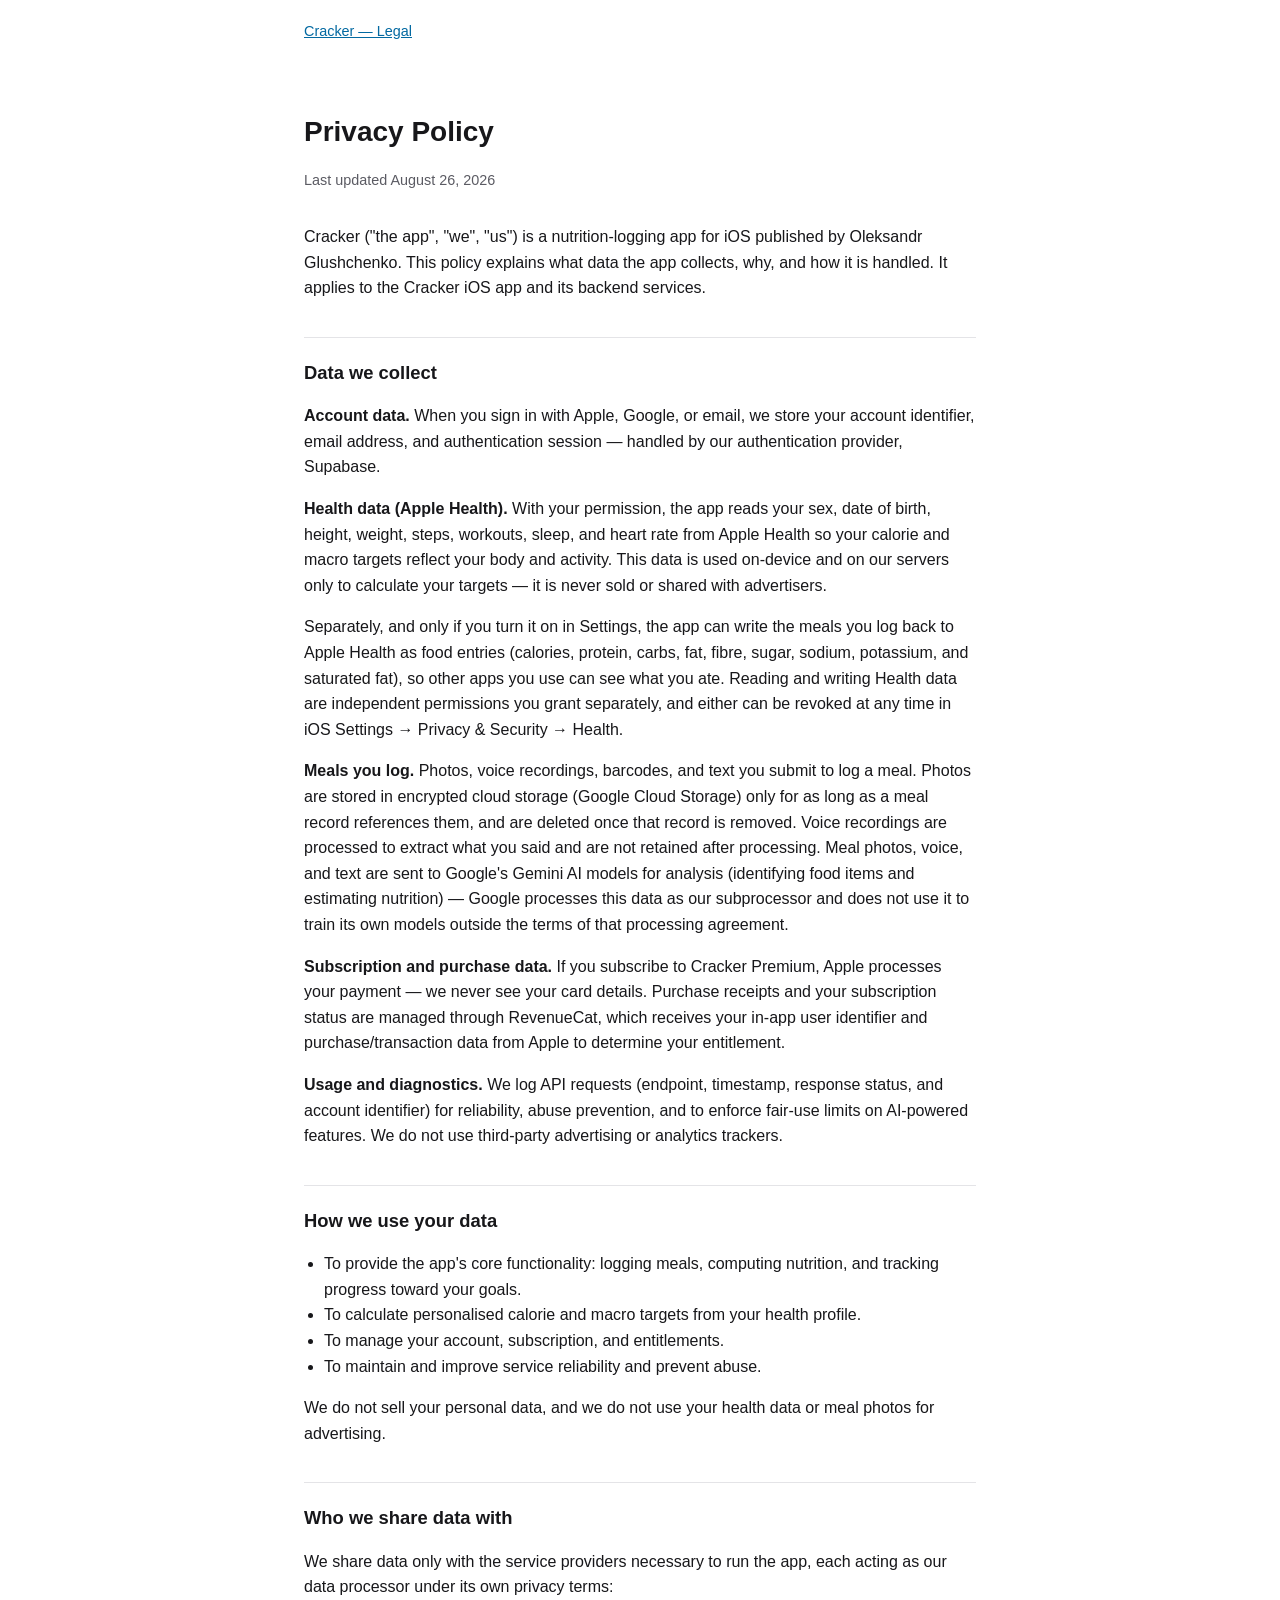
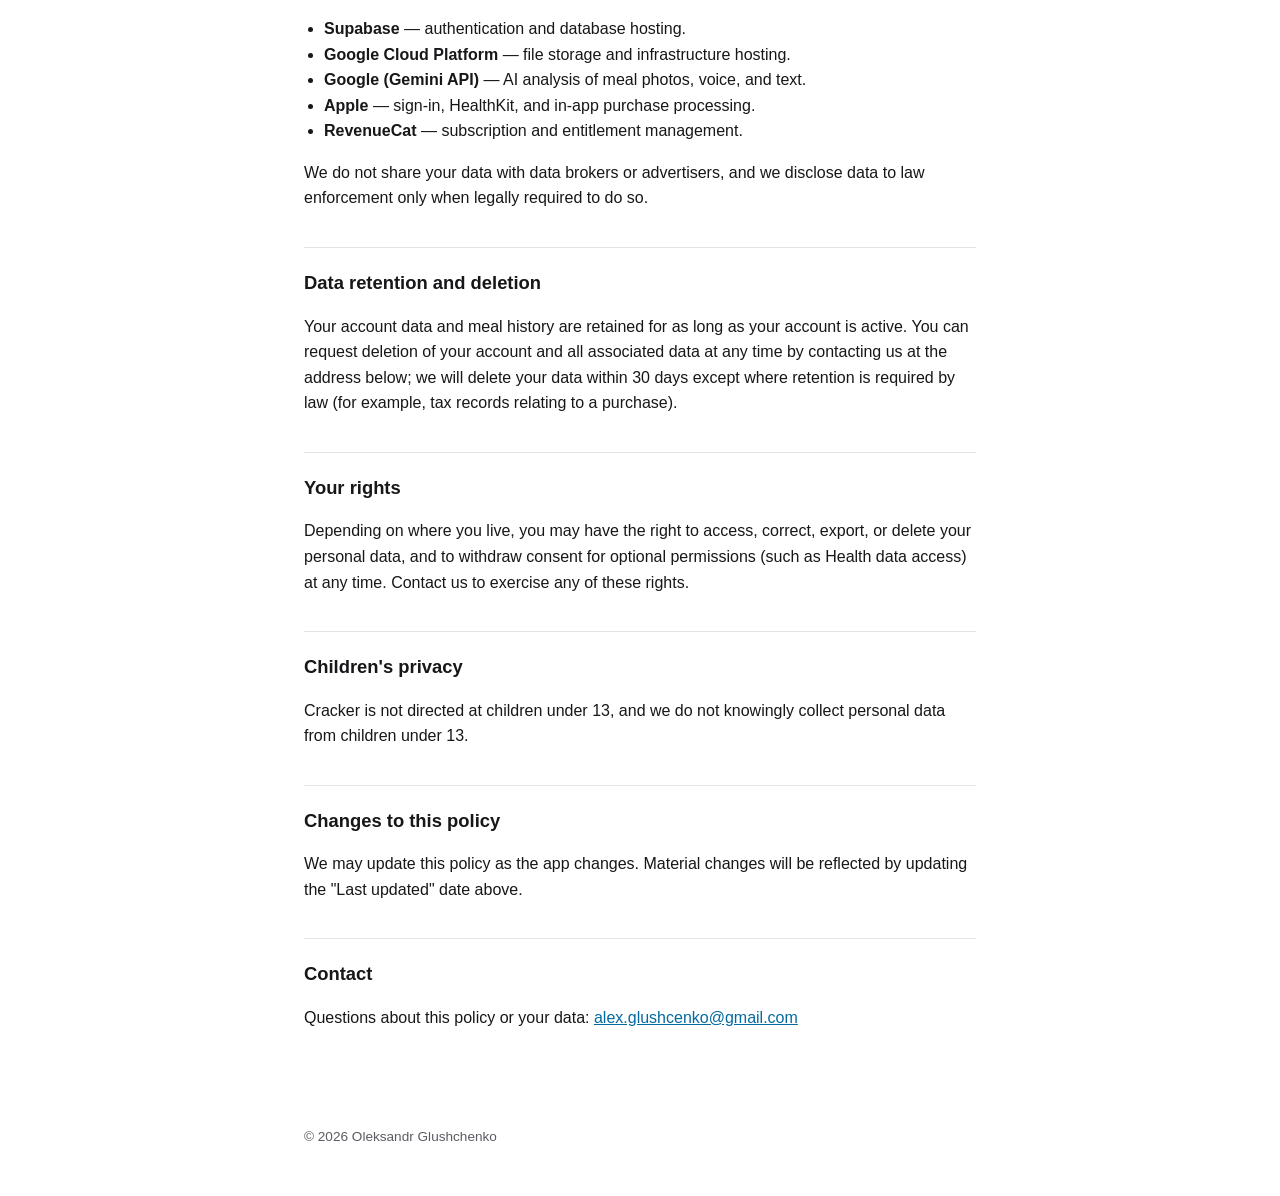
==== privacy.html @ c273d4b2 "Add Cracker privacy policy and terms of use" ====
<!doctype html>
<html lang="en">
<head>
<meta charset="utf-8">
<meta name="viewport" content="width=device-width, initial-scale=1">
<title>Cracker — Privacy Policy</title>
<link rel="stylesheet" href="styles.css">
</head>
<body>
<nav><a href="index.html">Cracker — Legal</a></nav>
<main>
  <h1>Privacy Policy</h1>
  <p class="meta">Last updated August 26, 2026</p>

  <p>Cracker ("the app", "we", "us") is a nutrition-logging app for iOS published by
  Oleksandr Glushchenko. This policy explains what data the app collects, why, and how
  it is handled. It applies to the Cracker iOS app and its backend services.</p>

  <h2>Data we collect</h2>
  <p><strong>Account data.</strong> When you sign in with Apple, Google, or email, we
  store your account identifier, email address, and authentication session — handled by
  our authentication provider, Supabase.</p>

  <p><strong>Health data (Apple Health).</strong> With your permission, the app reads
  your sex, date of birth, height, weight, steps, workouts, sleep, and heart rate from
  Apple Health so your calorie and macro targets reflect your body and activity. This
  data is used on-device and on our servers only to calculate your targets — it is never
  sold or shared with advertisers.</p>

  <p>Separately, and only if you turn it on in Settings, the app can write the meals you
  log back to Apple Health as food entries (calories, protein, carbs, fat, fibre, sugar,
  sodium, potassium, and saturated fat), so other apps you use can see what you ate.
  Reading and writing Health data are independent permissions you grant separately, and
  either can be revoked at any time in iOS Settings → Privacy & Security → Health.</p>

  <p><strong>Meals you log.</strong> Photos, voice recordings, barcodes, and text you
  submit to log a meal. Photos are stored in encrypted cloud storage (Google Cloud
  Storage) only for as long as a meal record references them, and are deleted once that
  record is removed. Voice recordings are processed to extract what you said and are not
  retained after processing. Meal photos, voice, and text are sent to Google's Gemini AI
  models for analysis (identifying food items and estimating nutrition) — Google
  processes this data as our subprocessor and does not use it to train its own models
  outside the terms of that processing agreement.</p>

  <p><strong>Subscription and purchase data.</strong> If you subscribe to Cracker
  Premium, Apple processes your payment — we never see your card details. Purchase
  receipts and your subscription status are managed through RevenueCat, which receives
  your in-app user identifier and purchase/transaction data from Apple to determine
  your entitlement.</p>

  <p><strong>Usage and diagnostics.</strong> We log API requests (endpoint, timestamp,
  response status, and account identifier) for reliability, abuse prevention, and to
  enforce fair-use limits on AI-powered features. We do not use third-party advertising
  or analytics trackers.</p>

  <h2>How we use your data</h2>
  <ul>
    <li>To provide the app's core functionality: logging meals, computing nutrition,
    and tracking progress toward your goals.</li>
    <li>To calculate personalised calorie and macro targets from your health profile.</li>
    <li>To manage your account, subscription, and entitlements.</li>
    <li>To maintain and improve service reliability and prevent abuse.</li>
  </ul>
  <p>We do not sell your personal data, and we do not use your health data or meal
  photos for advertising.</p>

  <h2>Who we share data with</h2>
  <p>We share data only with the service providers necessary to run the app, each acting
  as our data processor under its own privacy terms:</p>
  <ul>
    <li><strong>Supabase</strong> — authentication and database hosting.</li>
    <li><strong>Google Cloud Platform</strong> — file storage and infrastructure hosting.</li>
    <li><strong>Google (Gemini API)</strong> — AI analysis of meal photos, voice, and text.</li>
    <li><strong>Apple</strong> — sign-in, HealthKit, and in-app purchase processing.</li>
    <li><strong>RevenueCat</strong> — subscription and entitlement management.</li>
  </ul>
  <p>We do not share your data with data brokers or advertisers, and we disclose data to
  law enforcement only when legally required to do so.</p>

  <h2>Data retention and deletion</h2>
  <p>Your account data and meal history are retained for as long as your account is
  active. You can request deletion of your account and all associated data at any time
  by contacting us at the address below; we will delete your data within 30 days except
  where retention is required by law (for example, tax records relating to a purchase).</p>

  <h2>Your rights</h2>
  <p>Depending on where you live, you may have the right to access, correct, export, or
  delete your personal data, and to withdraw consent for optional permissions (such as
  Health data access) at any time. Contact us to exercise any of these rights.</p>

  <h2>Children's privacy</h2>
  <p>Cracker is not directed at children under 13, and we do not knowingly collect
  personal data from children under 13.</p>

  <h2>Changes to this policy</h2>
  <p>We may update this policy as the app changes. Material changes will be reflected by
  updating the "Last updated" date above.</p>

  <h2>Contact</h2>
  <p>Questions about this policy or your data: <a href="mailto:alex.glushcenko@gmail.com">alex.glushcenko@gmail.com</a></p>
</main>
<footer>© 2026 Oleksandr Glushchenko</footer>
</body>
</html>
---- styles.css ----
:root {
  color-scheme: light dark;
  --bg: #0b0b0c;
  --fg: #eaeaec;
  --muted: #a3a3ab;
  --accent: #7dd3fc;
  --rule: #2a2a2e;
  --max: 720px;
}

@media (prefers-color-scheme: light) {
  :root {
    --bg: #ffffff;
    --fg: #17171a;
    --muted: #5b5b63;
    --accent: #0369a1;
    --rule: #e4e4e7;
  }
}

* { box-sizing: border-box; }

body {
  margin: 0;
  background: var(--bg);
  color: var(--fg);
  font-family: -apple-system, BlinkMacSystemFont, "Segoe UI", Roboto, Helvetica, Arial, sans-serif;
  line-height: 1.6;
}

main {
  max-width: var(--max);
  margin: 0 auto;
  padding: 3rem 1.5rem 5rem;
}

h1 {
  font-size: 1.75rem;
  margin-bottom: 0.25rem;
}

h2 {
  font-size: 1.15rem;
  margin-top: 2.25rem;
  border-top: 1px solid var(--rule);
  padding-top: 1.25rem;
}

.meta {
  color: var(--muted);
  font-size: 0.9rem;
  margin-bottom: 2rem;
}

a { color: var(--accent); }

nav {
  max-width: var(--max);
  margin: 0 auto;
  padding: 1.25rem 1.5rem 0;
  font-size: 0.9rem;
}

nav a { margin-right: 1rem; }

ul { padding-left: 1.25rem; }

footer {
  max-width: var(--max);
  margin: 0 auto;
  padding: 0 1.5rem 3rem;
  color: var(--muted);
  font-size: 0.85rem;
}
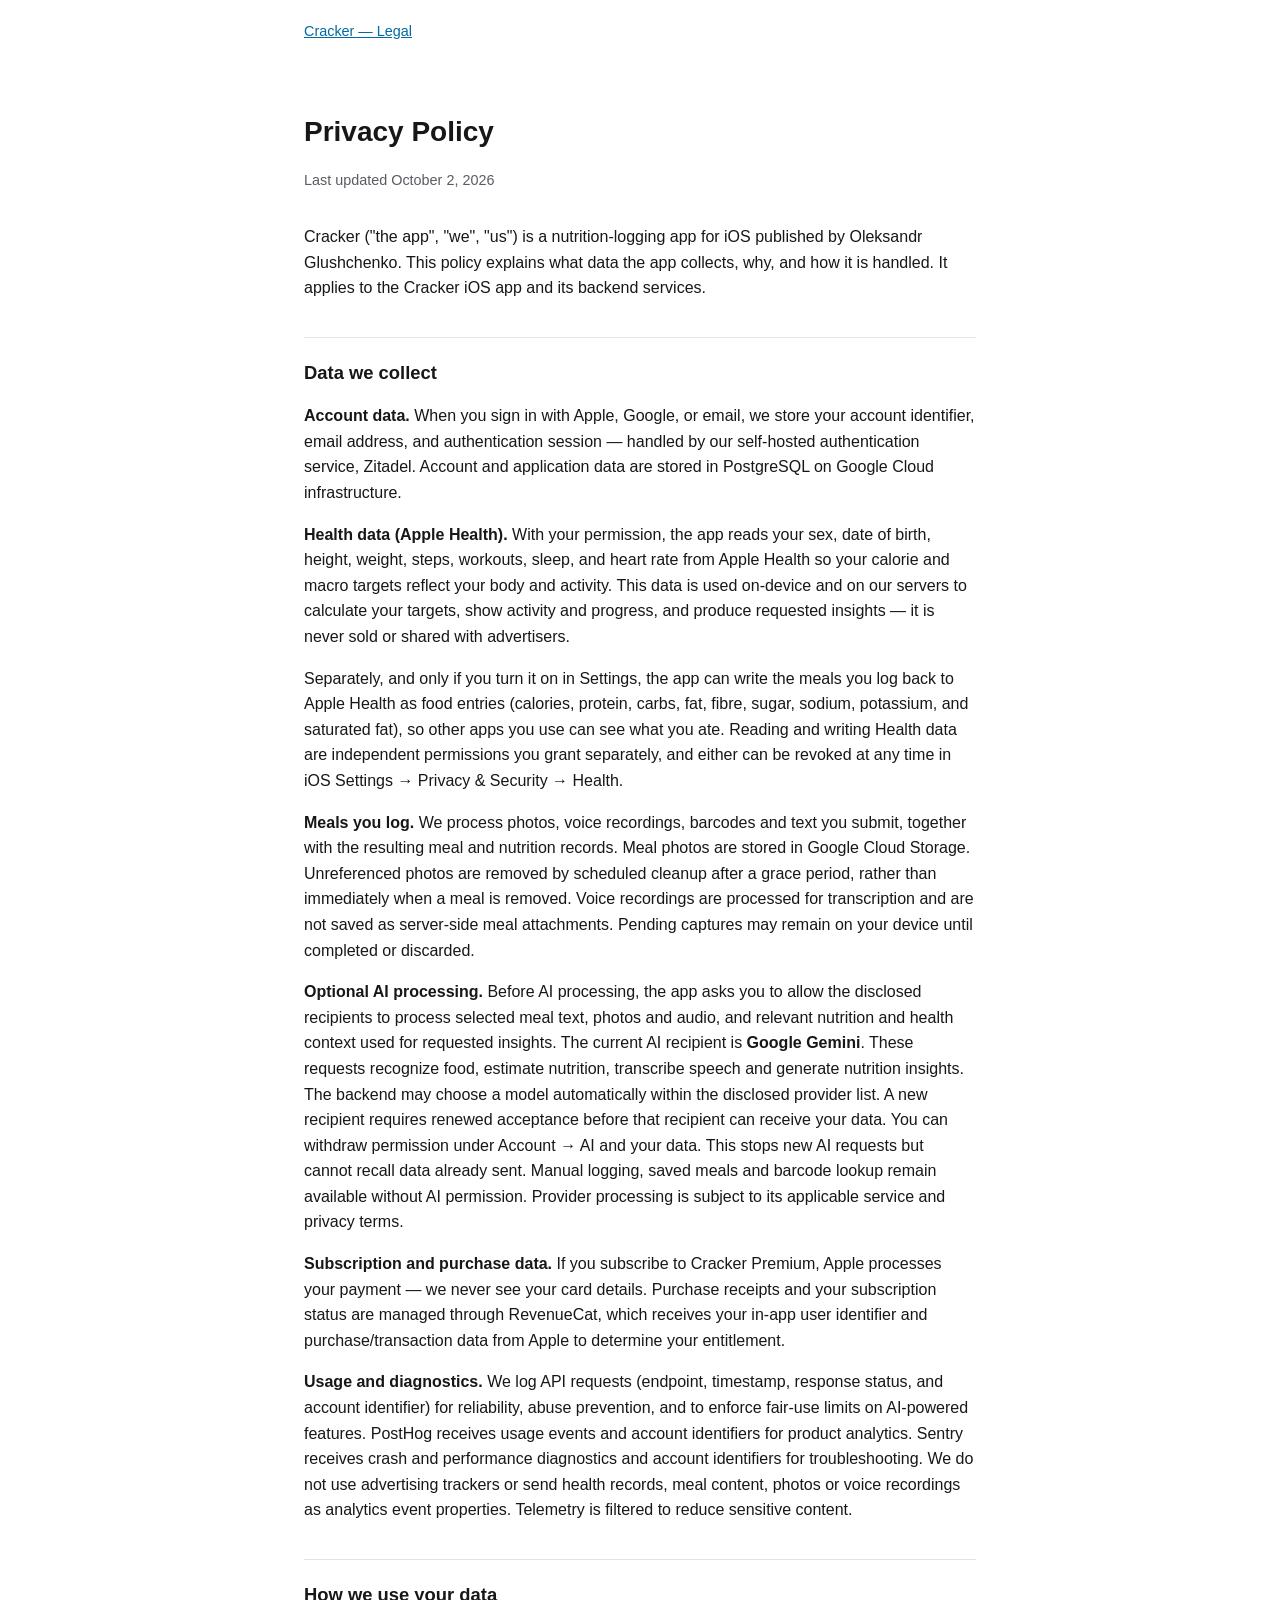
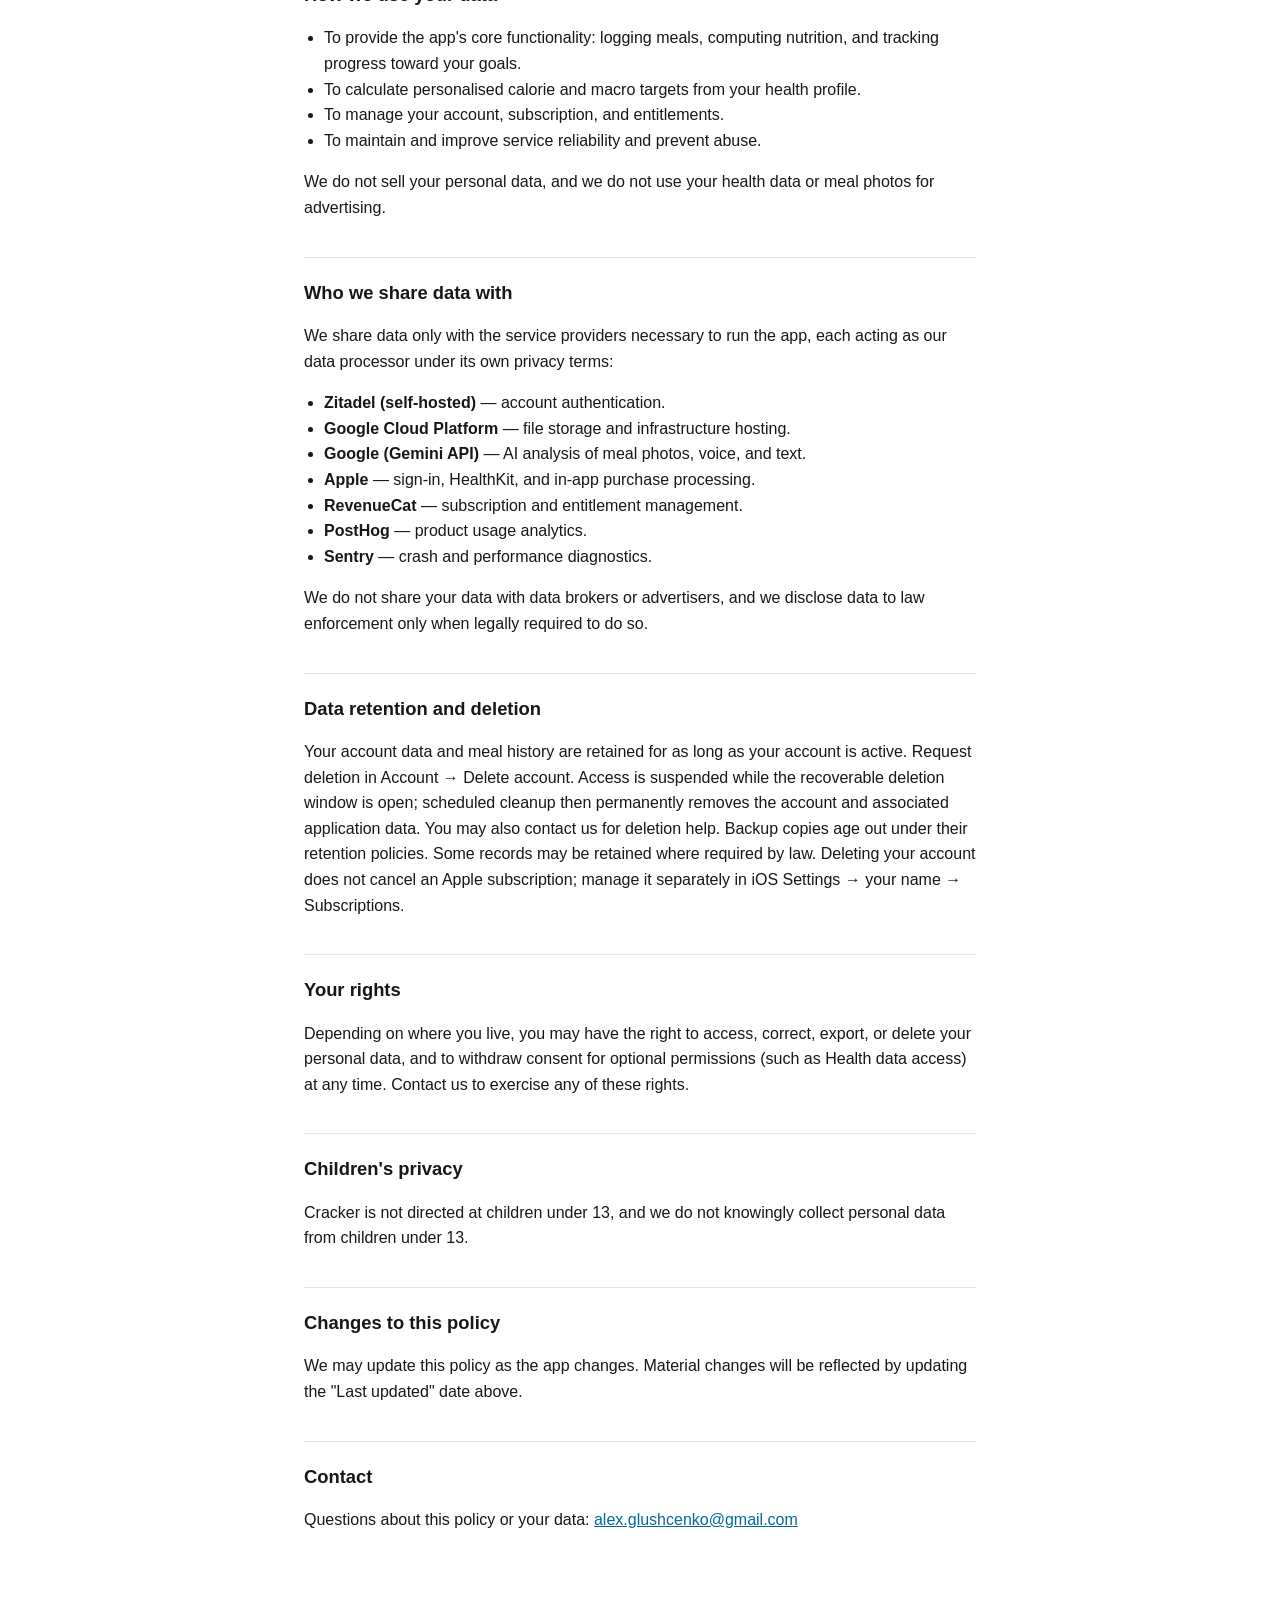
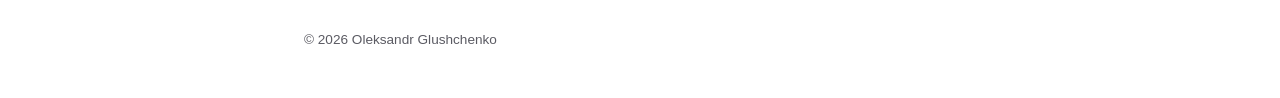
==== commit 82d01426: "docs: publish first release privacy and subscription disclosures" ====
--- a/privacy.html
+++ b/privacy.html
@@ -10,7 +10,7 @@
 <nav><a href="index.html">Cracker — Legal</a></nav>
 <main>
   <h1>Privacy Policy</h1>
-  <p class="meta">Last updated August 26, 2026</p>
+  <p class="meta">Last updated October 2, 2026</p>
 
   <p>Cracker ("the app", "we", "us") is a nutrition-logging app for iOS published by
   Oleksandr Glushchenko. This policy explains what data the app collects, why, and how
@@ -19,12 +19,12 @@
   <h2>Data we collect</h2>
   <p><strong>Account data.</strong> When you sign in with Apple, Google, or email, we
   store your account identifier, email address, and authentication session — handled by
-  our authentication provider, Supabase.</p>
+  our self-hosted authentication service, Zitadel. Account and application data are stored in PostgreSQL on Google Cloud infrastructure.</p>
 
   <p><strong>Health data (Apple Health).</strong> With your permission, the app reads
   your sex, date of birth, height, weight, steps, workouts, sleep, and heart rate from
   Apple Health so your calorie and macro targets reflect your body and activity. This
-  data is used on-device and on our servers only to calculate your targets — it is never
+  data is used on-device and on our servers to calculate your targets, show activity and progress, and produce requested insights — it is never
   sold or shared with advertisers.</p>
 
   <p>Separately, and only if you turn it on in Settings, the app can write the meals you
@@ -33,14 +33,25 @@
   Reading and writing Health data are independent permissions you grant separately, and
   either can be revoked at any time in iOS Settings → Privacy & Security → Health.</p>
 
-  <p><strong>Meals you log.</strong> Photos, voice recordings, barcodes, and text you
-  submit to log a meal. Photos are stored in encrypted cloud storage (Google Cloud
-  Storage) only for as long as a meal record references them, and are deleted once that
-  record is removed. Voice recordings are processed to extract what you said and are not
-  retained after processing. Meal photos, voice, and text are sent to Google's Gemini AI
-  models for analysis (identifying food items and estimating nutrition) — Google
-  processes this data as our subprocessor and does not use it to train its own models
-  outside the terms of that processing agreement.</p>
+  <p><strong>Meals you log.</strong> We process photos, voice recordings, barcodes and
+  text you submit, together with the resulting meal and nutrition records. Meal photos
+  are stored in Google Cloud Storage. Unreferenced photos are removed by scheduled
+  cleanup after a grace period, rather than immediately when a meal is removed.
+  Voice recordings are processed for transcription and are not saved as server-side
+  meal attachments. Pending captures may remain on your device until completed or
+  discarded.</p>
+
+  <p><strong>Optional AI processing.</strong> Before AI processing, the app asks you to
+  allow the disclosed recipients to process selected meal text, photos and audio, and
+  relevant nutrition and health context used for requested insights. The current AI
+  recipient is <strong>Google Gemini</strong>. These requests recognize food, estimate
+  nutrition, transcribe speech and generate nutrition insights. The backend may choose
+  a model automatically within the disclosed provider list. A new recipient requires
+  renewed acceptance before that recipient can receive your data. You can withdraw
+  permission under Account → AI and your data. This stops new AI requests but cannot
+  recall data already sent. Manual logging, saved meals and barcode lookup remain
+  available without AI permission. Provider processing is subject to its applicable
+  service and privacy terms.</p>
 
   <p><strong>Subscription and purchase data.</strong> If you subscribe to Cracker
   Premium, Apple processes your payment — we never see your card details. Purchase
@@ -50,8 +61,11 @@
 
   <p><strong>Usage and diagnostics.</strong> We log API requests (endpoint, timestamp,
   response status, and account identifier) for reliability, abuse prevention, and to
-  enforce fair-use limits on AI-powered features. We do not use third-party advertising
-  or analytics trackers.</p>
+  enforce fair-use limits on AI-powered features. PostHog receives usage events and
+  account identifiers for product analytics. Sentry receives crash and performance
+  diagnostics and account identifiers for troubleshooting. We do not use advertising
+  trackers or send health records, meal content, photos or voice recordings as analytics
+  event properties. Telemetry is filtered to reduce sensitive content.</p>
 
   <h2>How we use your data</h2>
   <ul>
@@ -68,20 +82,25 @@
   <p>We share data only with the service providers necessary to run the app, each acting
   as our data processor under its own privacy terms:</p>
   <ul>
-    <li><strong>Supabase</strong> — authentication and database hosting.</li>
+    <li><strong>Zitadel (self-hosted)</strong> — account authentication.</li>
     <li><strong>Google Cloud Platform</strong> — file storage and infrastructure hosting.</li>
     <li><strong>Google (Gemini API)</strong> — AI analysis of meal photos, voice, and text.</li>
     <li><strong>Apple</strong> — sign-in, HealthKit, and in-app purchase processing.</li>
     <li><strong>RevenueCat</strong> — subscription and entitlement management.</li>
+    <li><strong>PostHog</strong> — product usage analytics.</li>
+    <li><strong>Sentry</strong> — crash and performance diagnostics.</li>
   </ul>
   <p>We do not share your data with data brokers or advertisers, and we disclose data to
   law enforcement only when legally required to do so.</p>
 
   <h2>Data retention and deletion</h2>
   <p>Your account data and meal history are retained for as long as your account is
-  active. You can request deletion of your account and all associated data at any time
-  by contacting us at the address below; we will delete your data within 30 days except
-  where retention is required by law (for example, tax records relating to a purchase).</p>
+  active. Request deletion in Account → Delete account. Access is suspended while the
+  recoverable deletion window is open; scheduled cleanup then permanently removes the
+  account and associated application data. You may also contact us for deletion help.
+  Backup copies age out under their retention policies. Some records may be retained
+  where required by law. Deleting your account does not cancel an Apple subscription;
+  manage it separately in iOS Settings → your name → Subscriptions.</p>
 
   <h2>Your rights</h2>
   <p>Depending on where you live, you may have the right to access, correct, export, or
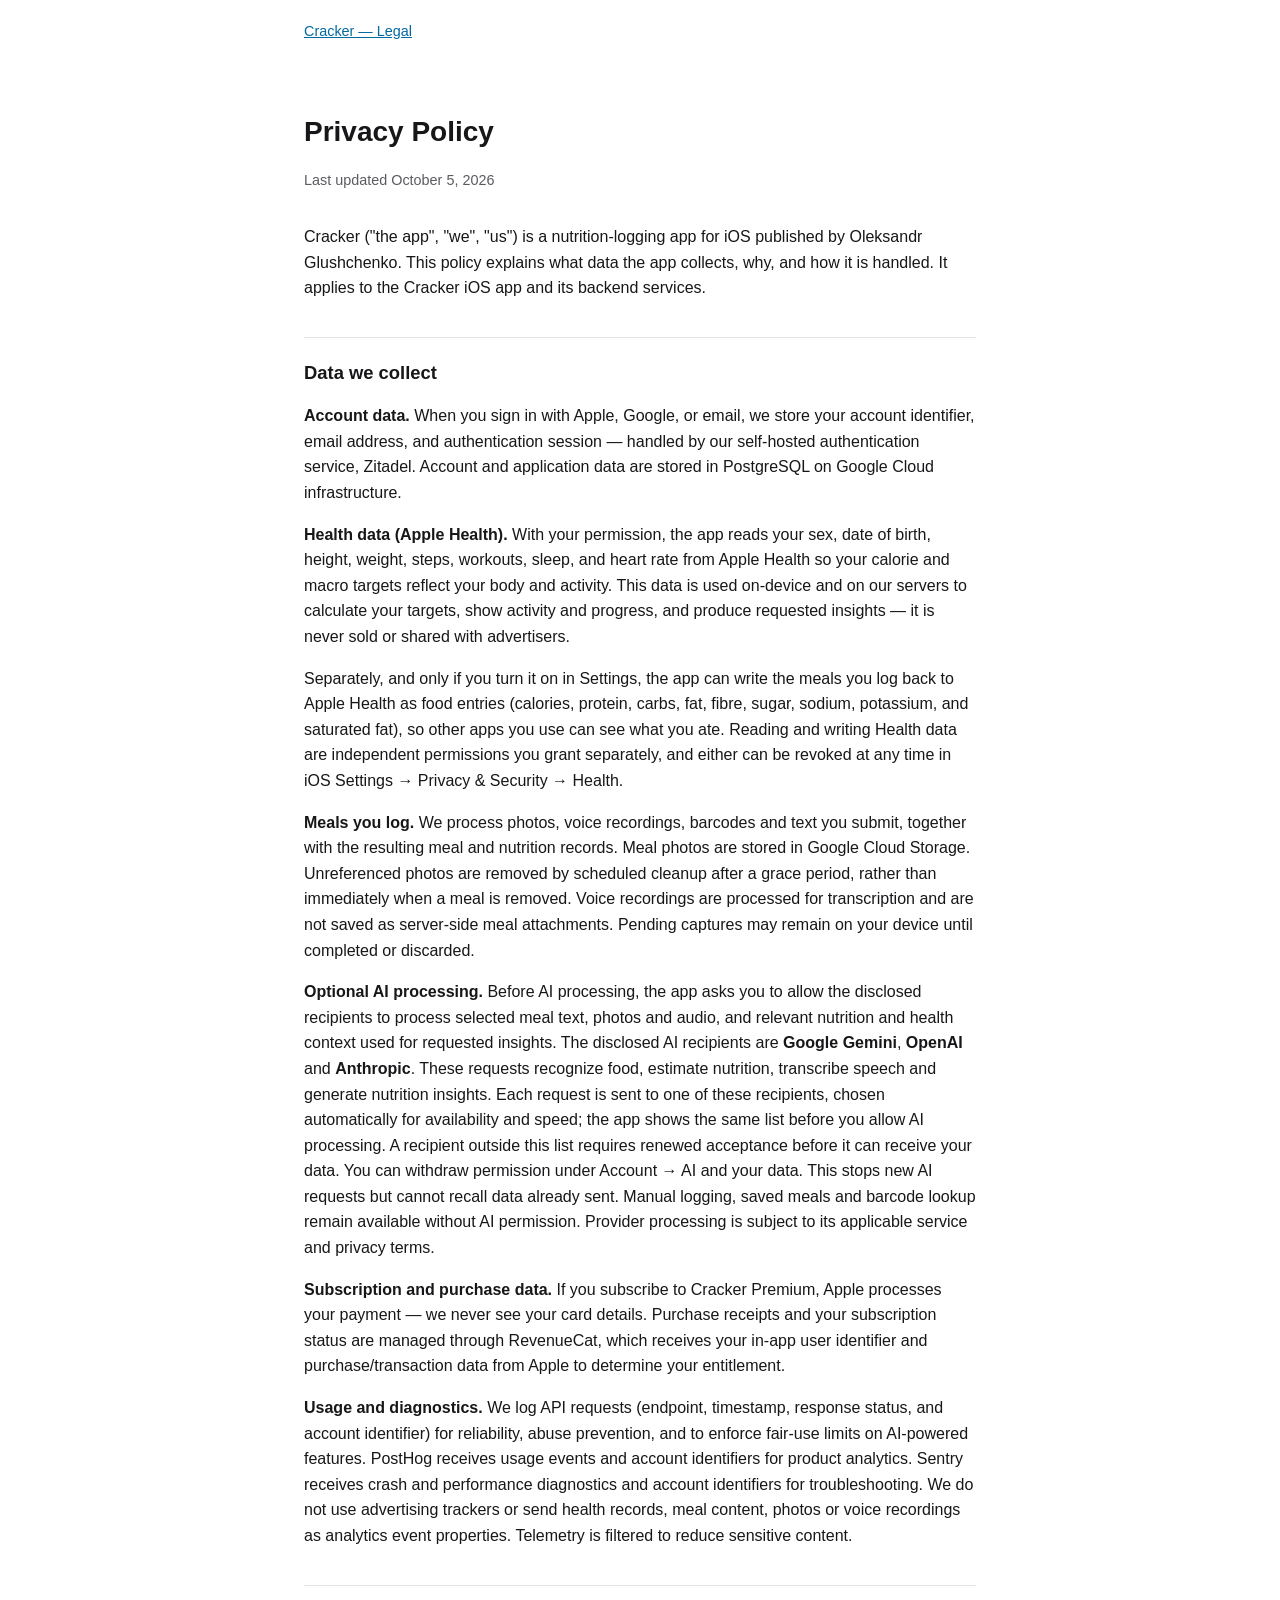
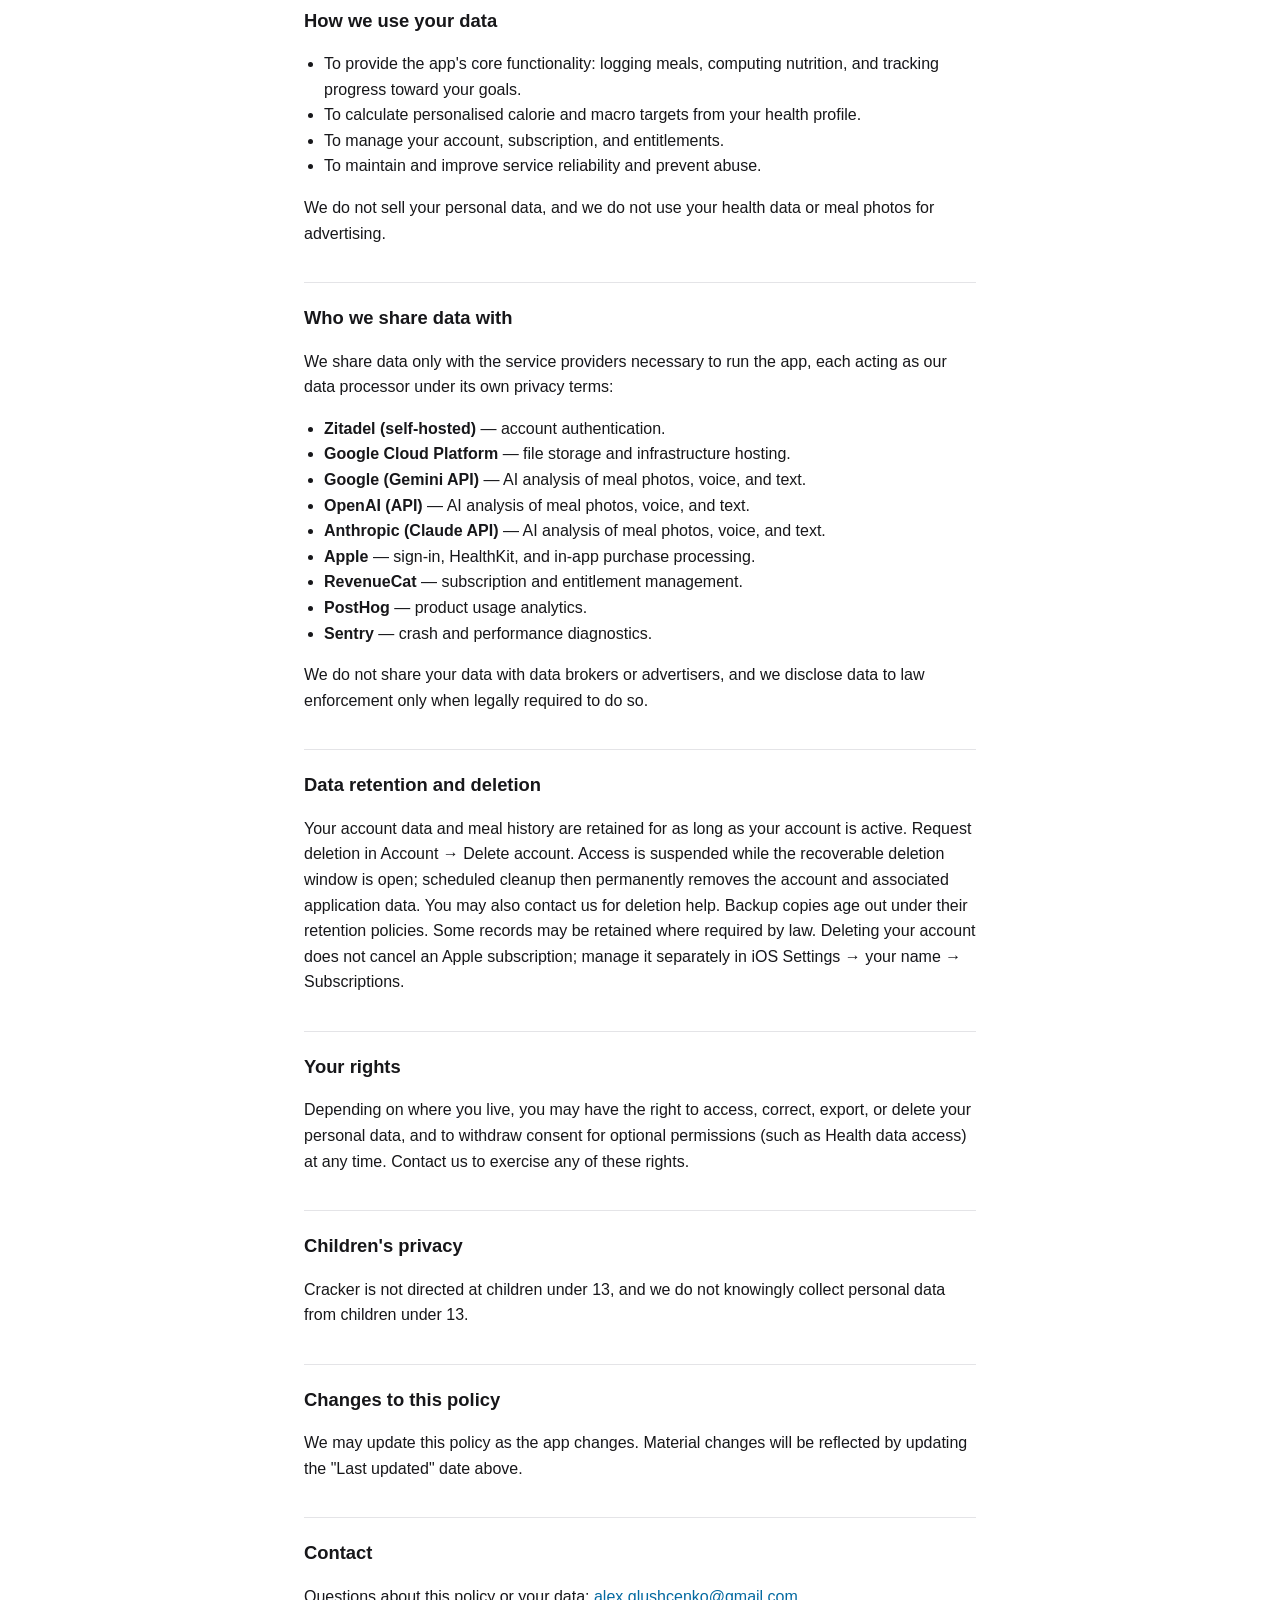
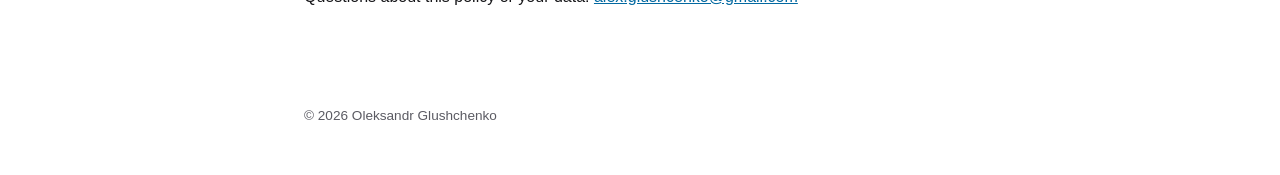
==== commit c9385269: "docs: disclose Google Gemini, OpenAI and Anthropic as AI recipients" ====
--- a/privacy.html
+++ b/privacy.html
@@ -10,7 +10,7 @@
 <nav><a href="index.html">Cracker — Legal</a></nav>
 <main>
   <h1>Privacy Policy</h1>
-  <p class="meta">Last updated October 2, 2026</p>
+  <p class="meta">Last updated October 5, 2026</p>
 
   <p>Cracker ("the app", "we", "us") is a nutrition-logging app for iOS published by
   Oleksandr Glushchenko. This policy explains what data the app collects, why, and how
@@ -43,11 +43,13 @@
 
   <p><strong>Optional AI processing.</strong> Before AI processing, the app asks you to
   allow the disclosed recipients to process selected meal text, photos and audio, and
-  relevant nutrition and health context used for requested insights. The current AI
-  recipient is <strong>Google Gemini</strong>. These requests recognize food, estimate
-  nutrition, transcribe speech and generate nutrition insights. The backend may choose
-  a model automatically within the disclosed provider list. A new recipient requires
-  renewed acceptance before that recipient can receive your data. You can withdraw
+  relevant nutrition and health context used for requested insights. The disclosed AI
+  recipients are <strong>Google Gemini</strong>, <strong>OpenAI</strong> and
+  <strong>Anthropic</strong>. These requests recognize food, estimate nutrition,
+  transcribe speech and generate nutrition insights. Each request is sent to one of
+  these recipients, chosen automatically for availability and speed; the app shows the
+  same list before you allow AI processing. A recipient outside this list requires
+  renewed acceptance before it can receive your data. You can withdraw
   permission under Account → AI and your data. This stops new AI requests but cannot
   recall data already sent. Manual logging, saved meals and barcode lookup remain
   available without AI permission. Provider processing is subject to its applicable
@@ -85,6 +87,8 @@
     <li><strong>Zitadel (self-hosted)</strong> — account authentication.</li>
     <li><strong>Google Cloud Platform</strong> — file storage and infrastructure hosting.</li>
     <li><strong>Google (Gemini API)</strong> — AI analysis of meal photos, voice, and text.</li>
+    <li><strong>OpenAI (API)</strong> — AI analysis of meal photos, voice, and text.</li>
+    <li><strong>Anthropic (Claude API)</strong> — AI analysis of meal photos, voice, and text.</li>
     <li><strong>Apple</strong> — sign-in, HealthKit, and in-app purchase processing.</li>
     <li><strong>RevenueCat</strong> — subscription and entitlement management.</li>
     <li><strong>PostHog</strong> — product usage analytics.</li>
